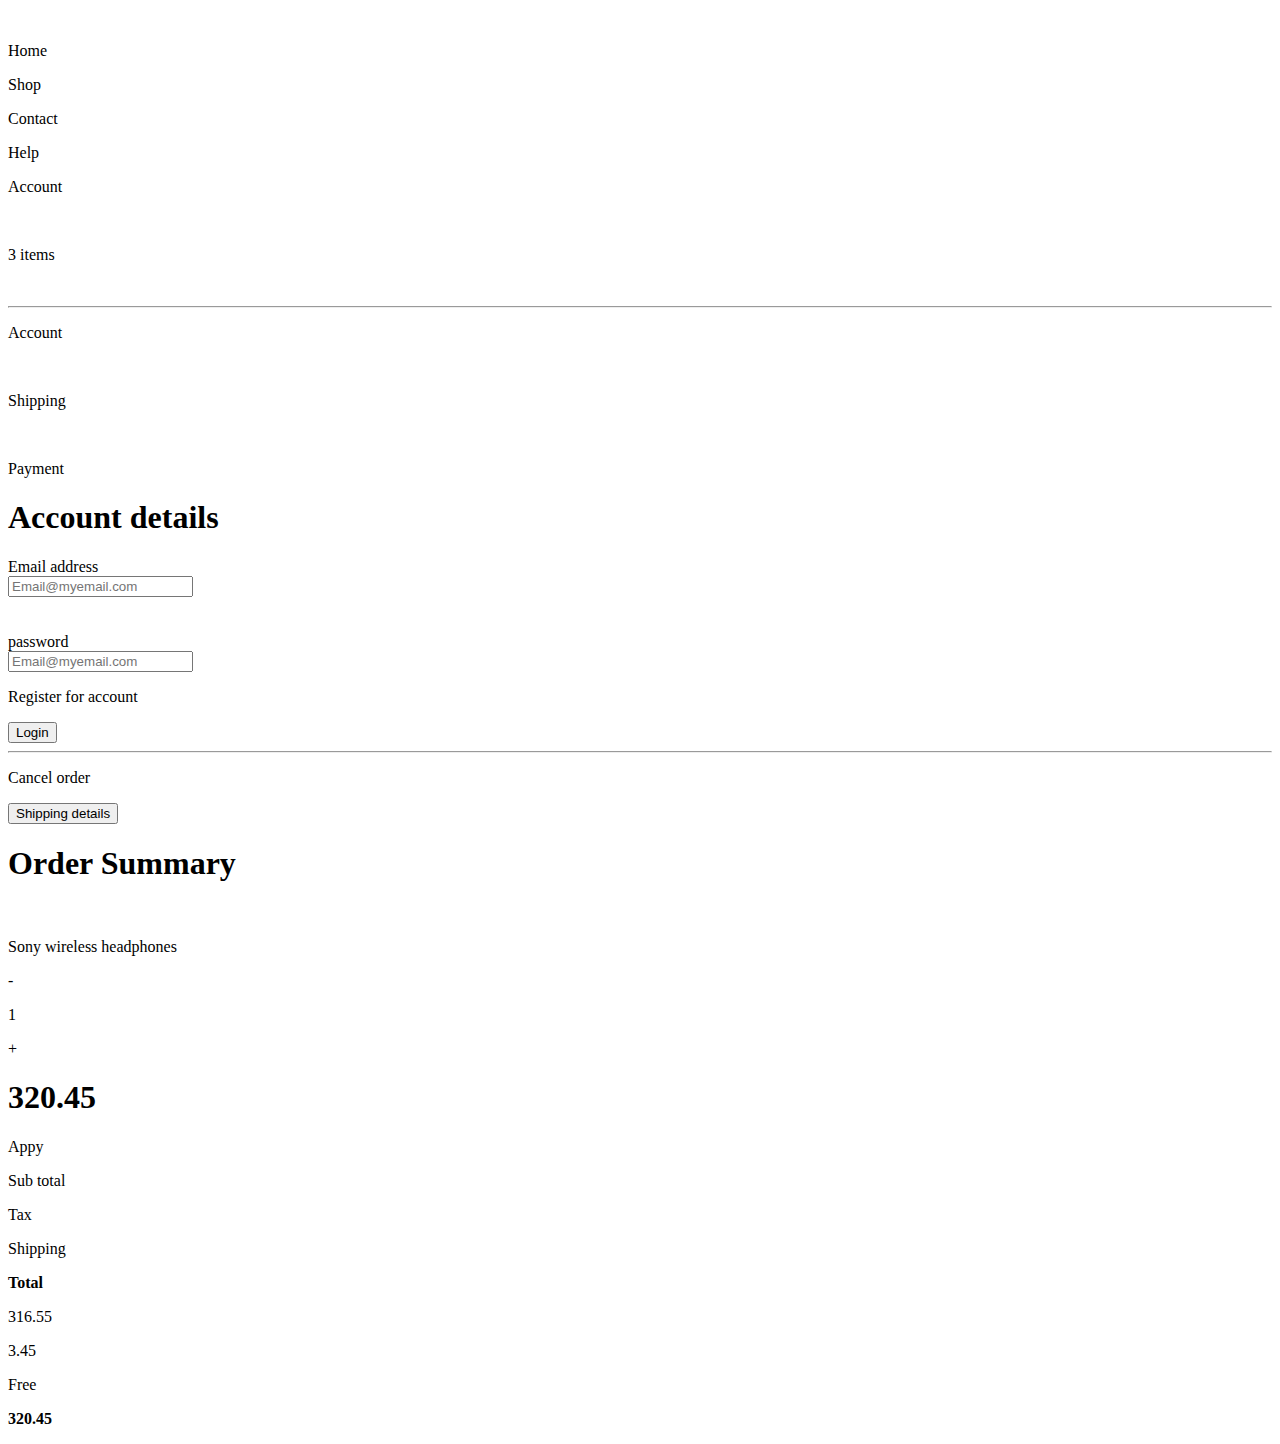
==== flex_projects/flex_box/index.html @ 4dd80440 "flex and html/css" ====
<!DOCTYPE html>
<html lang="en">
  <head>
    <meta charset="UTF-8" />
    <meta name="viewport" content="width=device-width, initial-scale=1.0" />
    <title>Document</title>
    <link rel="stylesheet" href="../flex2/style.css" />
  </head>
  <body>
    <div class="container">
      <div class="nav">
        <div class="logo">
          <img class="logo1" src="../flex2/images/logo.png" alt="" />
        </div>
        <div class="contacts">
          <p>Home</p>
          <p>Shop</p>
          <p>Contact</p>
          <p>Help</p>
        </div>
        <div class="account">
          <div class="acc">
            <p>Account</p>
            <img class="dropdown" src="../flex2/images/dropdown.png" alt="" />
          </div>
          <p>3 items</p>
          <img src="../flex2/images/user.png" alt="" />
        </div>
      </div>
      <hr />
      <div class="wrapper">
        <!-- start of the first box -->
        <div class="sect1">
          <div class="procedure">
            <p class="accparag">Account</p>
            <img class="tick" src="../flex2/images/image.png" alt="" />
            <p>Shipping</p>
            <img class="tick" src="../flex2/images/image.png" alt="" />
            <p>Payment</p>
          </div>
          <h1>Account details</h1>
          <div class="form">
            <div>
              <label for="email">Email address</label><br />
              <input type="text" placeholder="Email@myemail.com" />
            </div>
            <br><br>
            <div>
              <label for="email">password</label><br />
              <input type="text" placeholder="Email@myemail.com" />
            </div>
            <div class="registration">
              <div class="register">
                <p>Register for account</p>
              </div>
              <div class="button1">
               <button class="btn2" >Login</button>
              </div>
            </div>
            <hr class="hr1">
            <div class="registration">
              <div class="register">
                <p>Cancel order</p>
              </div>
              <div class="button1">
               <button class="btn3" >Shipping details</button>
              </div>
            </div>
          </div>
        </div>
        <!-- end of the first box -->
        <!-- start of the second box -->
        <div class="sect2">
          <h1>Order Summary</h1>
          <div class="imag">
            <img class="image3" src="../flex2/images/img1.png" alt="" />
          </div>
          <div class="paragraph">
            <p>Sony wireless headphones</p>
            <div class="card">
              <div class="subtract">
                <p>-</p>
              </div>
              <div class="num">
                <p>1</p>
              </div>
              <div class="add">
                <p>+</p>
              </div>
            </div>
          </div>
          <h1>320.45</h1>
          <div class="free">
            <div class="card1"></div>
            <div class="btn">
              <p>Appy</p>
            </div>
          </div>
          <div class="sales">
            <div class="product">
              <p>Sub total</p>
              <p>Tax</p>
              <p>Shipping</p>
              <p><b>Total</b></p>
            </div>
            <div class="price">
              <p>316.55</p>
              <p>3.45</p>
              <p><span>Free</span></p>
              <p><b>320.45</b></p>
            </div>
          </div>
        </div>
        <!-- end of second box -->
      </div>
    </div>
  </body>
</html>
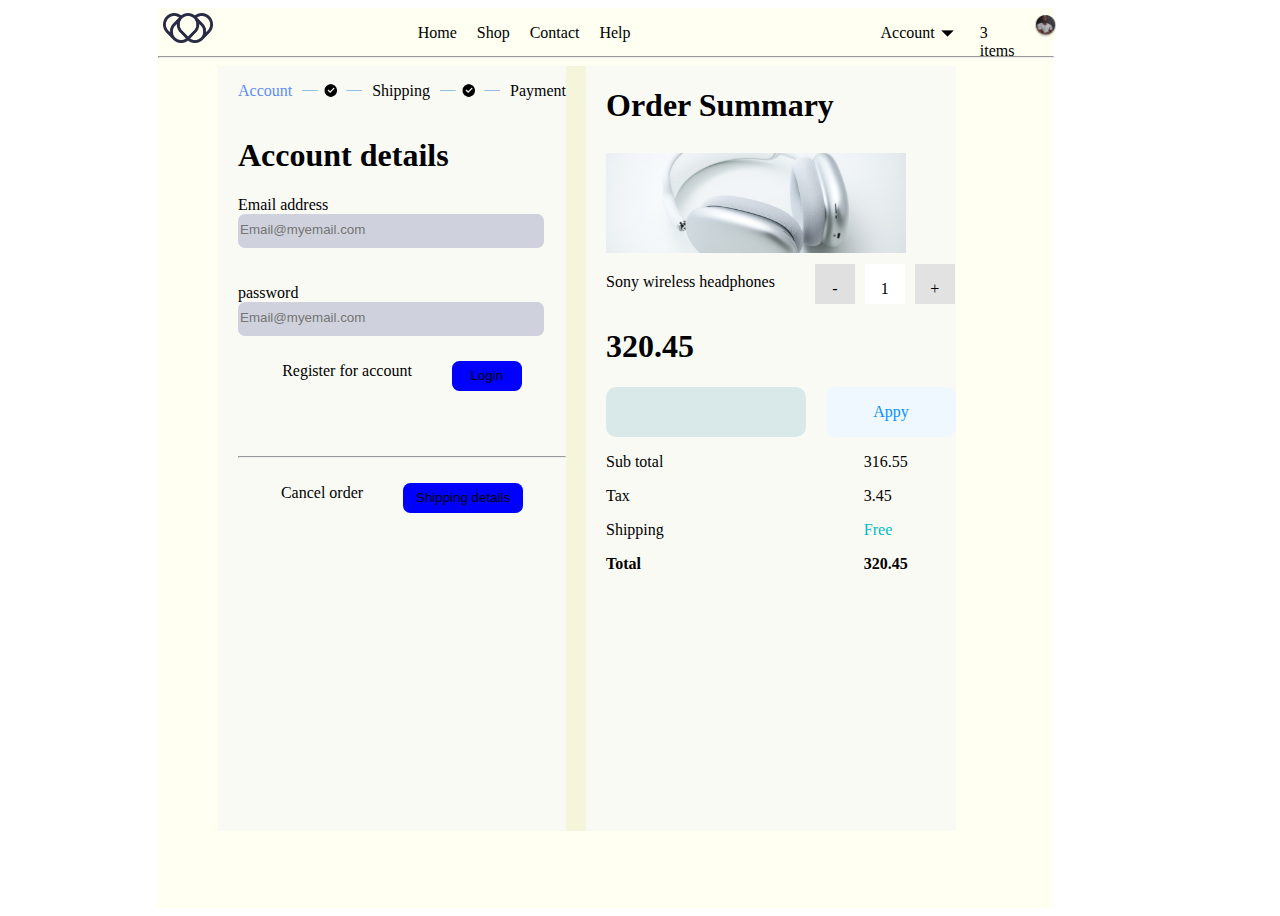
==== commit b8647f04: "updated files" ====
--- a/flex_projects/flex_box/index.html
+++ b/flex_projects/flex_box/index.html
@@ -4,13 +4,13 @@
     <meta charset="UTF-8" />
     <meta name="viewport" content="width=device-width, initial-scale=1.0" />
     <title>Document</title>
-    <link rel="stylesheet" href="../flex2/style.css" />
+    <link rel="stylesheet" href="../flex_box/style.css" />
   </head>
   <body>
     <div class="container">
       <div class="nav">
         <div class="logo">
-          <img class="logo1" src="../flex2/images/logo.png" alt="" />
+          <img class="logo1" src="../flex_box/img/logo.png" alt="" />
         </div>
         <div class="contacts">
           <p>Home</p>
@@ -21,10 +21,10 @@
         <div class="account">
           <div class="acc">
             <p>Account</p>
-            <img class="dropdown" src="../flex2/images/dropdown.png" alt="" />
+            <img class="dropdown" src="../flex_box/img/dropdown.png" alt="" />
           </div>
           <p>3 items</p>
-          <img src="../flex2/images/user.png" alt="" />
+          <img src="../flex_box/img/user.png" alt="" />
         </div>
       </div>
       <hr />
@@ -33,9 +33,9 @@
         <div class="sect1">
           <div class="procedure">
             <p class="accparag">Account</p>
-            <img class="tick" src="../flex2/images/image.png" alt="" />
+            <img class="tick" src="../flex_box/img/image.png" alt="" />
             <p>Shipping</p>
-            <img class="tick" src="../flex2/images/image.png" alt="" />
+            <img class="tick" src="../flex_box/img/image.png" alt="" />
             <p>Payment</p>
           </div>
           <h1>Account details</h1>
@@ -73,7 +73,7 @@
         <div class="sect2">
           <h1>Order Summary</h1>
           <div class="imag">
-            <img class="image3" src="../flex2/images/img1.png" alt="" />
+            <img class="image3" src="../flex_box/img/img1.png" alt="" />
           </div>
           <div class="paragraph">
             <p>Sony wireless headphones</p>
--- a/flex_projects/flex_box/style.css
+++ b/flex_projects/flex_box/style.css
@@ -0,0 +1,165 @@
+body{
+    width: 100vw;
+    height: 100vh;
+}
+.container{
+    width: 70%;
+    height: 100%;
+    background-color: rgb(255, 255, 242);
+    margin-left: 150px;
+}
+.nav{
+    display: flex;
+    height: 40px;
+    width: 100%;
+    background-color: rgb(255, 255, 242);
+}
+.logo1{
+    height: 30px;
+    padding: 5px;
+}
+.contacts{
+    display: flex;
+    gap: 20px;
+    margin-left: 200px;
+}
+.account{
+    display: flex;
+    gap: 20px;
+    margin-left: 250px;
+    margin-bottom: 10px;
+}
+img{
+    padding-top: 7px;
+}
+.wrapper{
+    width: 80%;
+    height: 85%;
+    background-color: beige;
+    margin-left: 60px;
+    display: flex;
+    gap: 20px;
+}
+.sect1{
+    height: 100%;
+    width: 50%;
+    background-color: rgb(250, 250, 245);
+    padding-left: 20px;
+}
+.sect2{
+    height: 100%;
+    width: 50%;
+    background-color: rgb(250, 250, 245);
+    padding-left: 20px;
+}
+.image3{
+    height: 100px;
+    width: 300px;
+    margin-right: 20px;
+}
+.acc{
+    display: flex;
+}
+.dropdown{
+    height: 25px;
+    width: 25px;
+    padding-top: 12px;
+}
+.card{
+    display: flex;
+    gap: 10px;
+    height: 40px;
+    padding-top: 7px;
+}
+
+.paragraph{
+    display: flex;
+    gap: 40px;
+}
+.num{
+    background-color: #fff;
+    width: 40px;
+    text-align: center;
+}
+.add{
+    background-color: #e2e2e2;
+    width: 40px;
+    text-align: center;
+}
+.subtract{
+    background-color: #e0e0e0;
+    width: 40px;
+    text-align: center;
+
+}
+.card1{
+    background-color: rgb(217, 233, 233);
+    width: 200px;
+    border-radius: 10px;
+}
+.btn{
+    background-color: aliceblue;
+    width: 130px;
+    text-align: center;
+     border-radius: 10px;
+     color: rgb(7, 143, 255);
+}
+.free{
+    display: flex;
+    gap: 20px;
+
+}
+.sales{
+    display: flex;
+    gap: 200px;
+}
+span{
+    color: rgb(2, 186, 199);
+}
+.tick{
+    height: 15px;
+    width: 60px;
+    margin-top: 10px;
+}
+.procedure{
+    display: flex;
+    gap: 10px;
+}
+.accparag{
+    color: rgb(92, 141, 247);
+}
+input{
+    width: 300px;
+    height: 30px;
+    border-radius: 7px;
+    background-color: #cfd2dd;
+    border-color: #cfd2dd;
+    border-top: none;
+    border-left: none;
+}
+.registration{
+    display: flex;
+    justify-content: center;
+    gap: 40px;
+    margin-top: 10px;
+}
+.button1{
+    margin-top: 15px;
+}
+.btn2{
+    width: 70px;
+    height: 30px;
+    background-color: blue;
+    border: none;
+    border-radius: 1ch;
+}
+.btn3{
+    width: 120px;
+    height: 30px;
+    background-color: blue;
+    border: none;
+    border-radius: 1ch;
+}
+.hr1{
+    margin-top: 60px;
+}